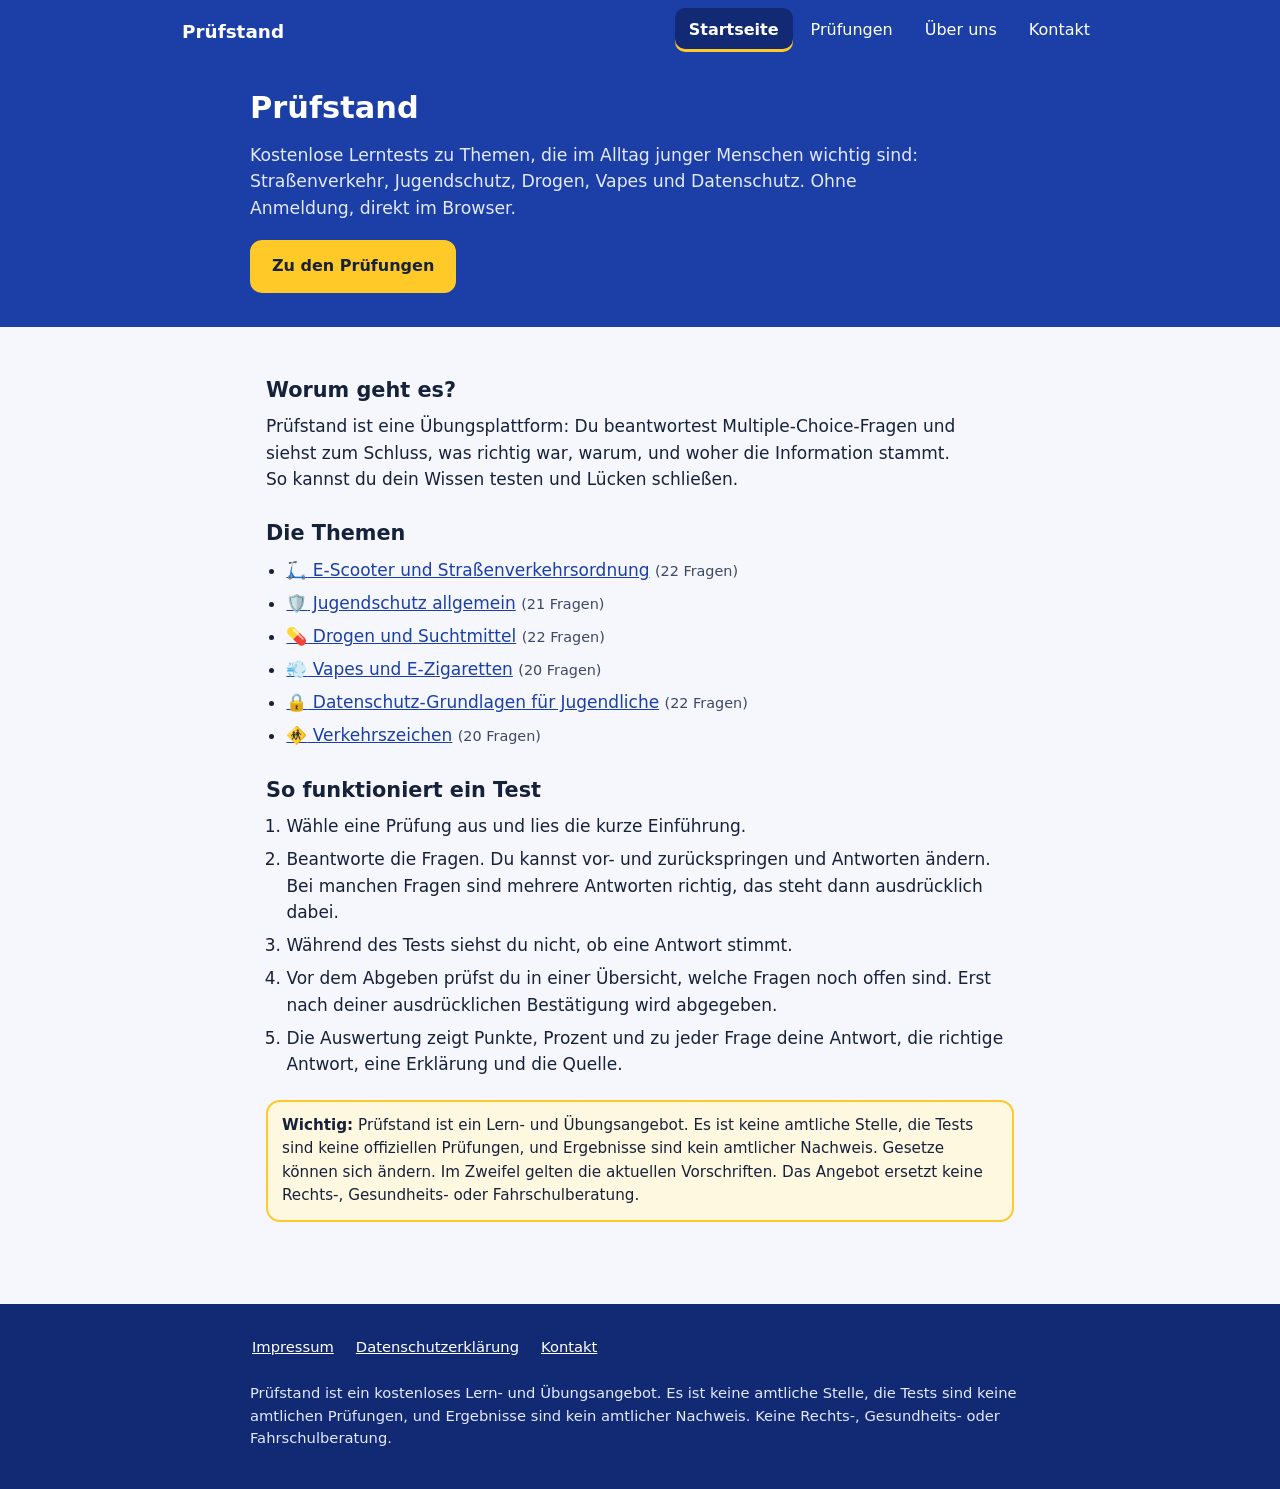
==== index.html @ 1c421f61 "Add files via upload" ====
<!DOCTYPE html>
<html lang="de">
<head>
<meta charset="utf-8">
<meta name="viewport" content="width=device-width, initial-scale=1">
<title>Prüfstand – Lerntests zu Straßenverkehr, Jugendschutz und Datenschutz</title>
<meta name="description" content="Prüfstand: kostenlose Lern- und Übungstests zu E-Scooter und StVO, Jugendschutz, Drogen, Vapes, Datenschutz und Verkehrszeichen.">
<link rel="stylesheet" href="style.css">
</head>
<body>
<a class="skip" href="#inhalt">Zum Inhalt springen</a>
<header class="kopf"><div class="kopf-in">
<a class="marke" href="index.html">Prüfstand</a>
<nav class="nav" aria-label="Hauptnavigation"><ul><li><a href="index.html" aria-current="page">Startseite</a></li><li><a href="pruefungen.html">Prüfungen</a></li><li><a href="ueber-uns.html">Über uns</a></li><li><a href="kontakt.html">Kontakt</a></li></ul></nav>
</div></header>

<div class="hero"><div class="hero-inner">
<h1>Prüfstand</h1>
<p>Kostenlose Lerntests zu Themen, die im Alltag junger Menschen wichtig sind: Straßenverkehr, Jugendschutz, Drogen, Vapes und Datenschutz. Ohne Anmeldung, direkt im Browser.</p>
<div class="btn-reihe"><a class="btn" href="pruefungen.html">Zu den Prüfungen</a></div>
</div></div>
<main class="wrap" id="inhalt">
<h2>Worum geht es?</h2>
<p>Prüfstand ist eine Übungsplattform: Du beantwortest Multiple-Choice-Fragen und siehst zum Schluss, was richtig war, warum, und woher die Information stammt. So kannst du dein Wissen testen und Lücken schließen.</p>
<h2>Die Themen</h2>
<ul class="liste"><li><a href="pruefung-escooter.html"><span aria-hidden="true">🛴</span> E-Scooter und Straßenverkehrsordnung</a> <span class="klein">(22 Fragen)</span></li><li><a href="pruefung-jugendschutz.html"><span aria-hidden="true">🛡️</span> Jugendschutz allgemein</a> <span class="klein">(21 Fragen)</span></li><li><a href="pruefung-drogen.html"><span aria-hidden="true">💊</span> Drogen und Suchtmittel</a> <span class="klein">(22 Fragen)</span></li><li><a href="pruefung-vapes.html"><span aria-hidden="true">💨</span> Vapes und E-Zigaretten</a> <span class="klein">(20 Fragen)</span></li><li><a href="pruefung-datenschutz.html"><span aria-hidden="true">🔒</span> Datenschutz-Grundlagen für Jugendliche</a> <span class="klein">(22 Fragen)</span></li><li><a href="pruefung-verkehrszeichen.html"><span aria-hidden="true">🚸</span> Verkehrszeichen</a> <span class="klein">(20 Fragen)</span></li></ul>
<h2>So funktioniert ein Test</h2>
<ol class="liste">
<li>Wähle eine Prüfung aus und lies die kurze Einführung.</li>
<li>Beantworte die Fragen. Du kannst vor- und zurückspringen und Antworten ändern. Bei manchen Fragen sind mehrere Antworten richtig, das steht dann ausdrücklich dabei.</li>
<li>Während des Tests siehst du nicht, ob eine Antwort stimmt.</li>
<li>Vor dem Abgeben prüfst du in einer Übersicht, welche Fragen noch offen sind. Erst nach deiner ausdrücklichen Bestätigung wird abgegeben.</li>
<li>Die Auswertung zeigt Punkte, Prozent und zu jeder Frage deine Antwort, die richtige Antwort, eine Erklärung und die Quelle.</li>
</ol>
<div class="hinweis"><strong>Wichtig:</strong> Prüfstand ist ein Lern- und Übungsangebot. Es ist keine amtliche Stelle, die Tests sind keine offiziellen Prüfungen, und Ergebnisse sind kein amtlicher Nachweis. Gesetze können sich ändern. Im Zweifel gelten die aktuellen Vorschriften. Das Angebot ersetzt keine Rechts-, Gesundheits- oder Fahrschulberatung.</div>
</main>
<footer class="fuss"><div class="fuss-in">
<ul aria-label="Rechtliches und Kontakt"><li><a href="impressum.html">Impressum</a></li><li><a href="datenschutz.html">Datenschutzerklärung</a></li><li><a href="kontakt.html">Kontakt</a></li></ul>
<p>Prüfstand ist ein kostenloses Lern- und Übungsangebot. Es ist keine amtliche Stelle, die Tests sind keine amtlichen Prüfungen, und Ergebnisse sind kein amtlicher Nachweis. Keine Rechts-, Gesundheits- oder Fahrschulberatung.</p>
</div></footer>
</body>
</html>
---- style.css ----
/* Prüfstand – gemeinsames Design. Farben zentral in :root anpassen. */
:root{
  --blau:#1b3fa6; --blau-dunkel:#112a73; --gelb:#ffc928; --text:#16213a; --text-2:#3d4966;
  --papier:#f5f7fc; --karte:#ffffff; --linie:#c9d1e8; --gruen:#14683f; --gruen-hell:#e3f4ea;
  --rot:#a3201a; --rot-hell:#fbe7e5; --grau-hell:#eceff7; --radius:14px;
}
*{box-sizing:border-box}
html{-webkit-text-size-adjust:100%}
body{margin:0;background:var(--papier);color:var(--text);
  font:17px/1.55 "Avenir Next","Segoe UI",system-ui,-apple-system,sans-serif;overflow-wrap:anywhere;
  min-height:100vh;display:flex;flex-direction:column}
main{flex:1}
img,svg{max-width:100%}
h1,h2,h3{line-height:1.2;margin:0 0 .5em}
h1{font-size:1.8rem;font-weight:800}
h2{font-size:1.3rem;font-weight:700;margin-top:1.4em}
h3{font-size:1.1rem}
p{margin:0 0 1em;max-width:65ch}
a{color:var(--blau)}
:focus-visible{outline:3px solid var(--text);outline-offset:2px;box-shadow:0 0 0 6px var(--gelb)}
.skip{position:absolute;left:-999px;top:0;background:var(--gelb);color:var(--text);padding:10px 14px;z-index:20}
.skip:focus{left:8px;top:8px}

/* Kopfbereich + Navigation (bricht bei schmalen Displays um, kein seitliches Scrollen) */
.kopf{background:var(--blau);box-shadow:0 3px 0 var(--gelb)}
.kopf-in{max-width:960px;margin:0 auto;padding:6px 10px 8px}
.marke{display:inline-block;color:#fff;font-weight:800;text-decoration:none;font-size:1.15rem;padding:6px 6px 2px}
.nav ul{display:grid;grid-template-columns:repeat(4,minmax(0,1fr));gap:2px;list-style:none;margin:0;padding:0}
.nav a{display:flex;align-items:center;justify-content:center;min-height:44px;color:#fff;text-decoration:none;
  font-size:.84rem;padding:6px 2px;border-radius:10px;text-align:center}
.nav a:hover{background:var(--blau-dunkel)}
.nav a[aria-current="page"]{background:var(--blau-dunkel);font-weight:700;box-shadow:inset 0 -3px 0 var(--gelb)}
.kopf :focus-visible{outline-color:#fff}
@media (min-width:700px){
  .kopf-in{display:flex;align-items:center;justify-content:space-between;padding:8px 16px}
  .nav ul{display:flex;gap:4px}
  .nav a{font-size:1rem;padding:6px 14px}
}

.wrap{max-width:780px;margin:0 auto;padding:22px 16px 40px;width:100%}
.hero{background:var(--blau);color:#fff;padding:30px 16px 34px}
.hero-inner{max-width:780px;margin:0 auto}
.hero h1{font-size:1.9rem}
.hero p{color:#e4e9ff;font-size:1.08rem}
.btn{display:inline-flex;align-items:center;justify-content:center;background:var(--gelb);color:var(--text);font-weight:700;
  text-decoration:none;padding:12px 20px;border-radius:12px;border:2px solid var(--gelb);font-size:1rem;cursor:pointer;
  min-height:48px;font-family:inherit;text-align:center}
.btn:hover{filter:brightness(.95)}
.btn.zweit{background:#fff;border-color:var(--blau);color:var(--blau)}
.btn[disabled]{opacity:.45;cursor:not-allowed}
.btn-text{background:none;border:0;color:var(--blau);text-decoration:underline;font:inherit;cursor:pointer;min-height:44px;padding:8px 6px}
.btn-reihe,.nav-reihe{display:flex;flex-wrap:wrap;gap:10px;margin-top:18px}
.nav-reihe .btn{flex:1 1 140px}
.mitte{text-align:center;margin:8px 0 0}

/* Kacheln */
.kacheln{display:grid;grid-template-columns:1fr;gap:14px;margin:18px 0;padding:0;list-style:none}
@media (min-width:640px){.kacheln{grid-template-columns:1fr 1fr}}
.kachel{display:flex;flex-direction:column;gap:6px;background:var(--karte);border:2px solid var(--linie);
  border-top:8px solid var(--farbe,var(--blau));border-radius:var(--radius);padding:16px;height:100%}
.kachel .icon{font-size:1.8rem;line-height:1}
.kachel h3{margin:4px 0 2px}
.kachel p{margin:0;font-size:.95rem;color:var(--text-2)}
.kachel .anzahl{font-weight:700;font-size:.92rem}
.kachel .btn{margin-top:auto;align-self:flex-start}
.kachel-fuss{margin-top:10px}

.hinweis{background:#fff8e1;border:2px solid var(--gelb);border-radius:var(--radius);padding:12px 14px;font-size:.95rem;margin:22px 0}
.hinweis.warn{border-color:var(--rot);background:var(--rot-hell)}
.hinweis.offen{border-style:dashed}
.klein{font-size:.9rem;color:var(--text-2)}
.karte{background:var(--karte);border:2px solid var(--linie);border-radius:var(--radius);padding:18px}
.liste{padding-left:1.2em;margin:0 0 1em}
.liste li{margin-bottom:.4em}
.zweispaltig{display:grid;gap:12px;grid-template-columns:1fr}
@media (min-width:640px){.zweispaltig{grid-template-columns:1fr 1fr}}

/* Fuß */
.fuss{background:var(--blau-dunkel);color:#e4e9ff;padding:22px 16px 30px;margin-top:20px;font-size:.92rem}
.fuss-in{max-width:780px;margin:0 auto}
.fuss ul{display:flex;flex-wrap:wrap;gap:6px 18px;list-style:none;margin:0 0 12px;padding:0}
.fuss a{color:#fff;display:inline-block;padding:10px 2px;min-height:44px}
.fuss p{margin:0 0 .6em;max-width:none}
.fuss :focus-visible{outline-color:#fff}

/* Quiz */
.quiz-kopf{display:flex;flex-wrap:wrap;justify-content:space-between;gap:4px 12px;align-items:baseline;margin-bottom:8px}
.frage-nr{font-weight:800;font-size:1.1rem}
.status-zeile{margin:0;font-size:.92rem;color:var(--text-2)}
.balken{height:10px;background:var(--linie);border-radius:99px;overflow:hidden;margin-bottom:12px}
.balken i{display:block;height:100%;background:var(--blau)}
.chips{display:flex;flex-wrap:wrap;gap:6px;list-style:none;margin:0 0 14px;padding:0}
.chip{min-width:44px;min-height:44px;border-radius:10px;border:2px solid var(--linie);background:#fff;color:var(--text);
  font:inherit;font-weight:700;cursor:pointer;padding:0 6px}
.chip.beantwortet{background:var(--blau);border-color:var(--blau);color:#fff}
.chip.offen{background:#fff}
.chip.aktuell{outline:3px solid var(--text);outline-offset:1px}
.frage{background:var(--karte);border:2px solid var(--linie);border-radius:var(--radius);padding:16px}
.frage fieldset{border:0;margin:0;padding:0;min-width:0}
.frage-text{font-size:1.18rem;font-weight:700;line-height:1.3;padding:0;margin-bottom:10px;max-width:100%}
.multi-hinweis{font-weight:600;color:var(--blau-dunkel);margin-bottom:10px}
.visual{display:flex;justify-content:center;margin:0 0 12px}
.visual svg{width:130px;height:130px}
.visual.klein-visual svg{width:80px;height:80px}
.optionen{list-style:none;margin:0;padding:0;display:grid;gap:10px}
.opt{display:flex;gap:12px;align-items:flex-start;border:2px solid var(--linie);border-radius:12px;padding:12px 14px;
  min-height:52px;cursor:pointer;background:#fff}
.opt:hover{border-color:var(--blau)}
.opt input{flex:0 0 auto;width:24px;height:24px;margin:1px 0 0;accent-color:var(--blau)}
.opt:has(input:checked){border-color:var(--blau);background:#eaf0ff}
.opt:has(input:focus-visible){outline:3px solid var(--text);box-shadow:0 0 0 6px var(--gelb)}
.opt-text{flex:1;min-width:0}
.review-liste{list-style:none;margin:0 0 10px;padding:0;display:grid;gap:8px}
.review-eintrag{display:grid;grid-template-columns:auto 1fr;gap:2px 10px;width:100%;text-align:left;font:inherit;color:var(--text);
  background:#fff;border:2px solid var(--linie);border-left-width:8px;border-radius:12px;padding:10px 12px;min-height:48px;cursor:pointer}
.beantwortet .review-eintrag{border-left-color:var(--blau)}
.offen .review-eintrag{border-left-color:var(--gelb);background:#fffdf4}
.rnr{font-weight:700;white-space:nowrap}
.rtext{grid-column:1/-1;font-size:.95rem}
.rstatus{font-weight:700;justify-self:end;font-size:.9rem}
.review-eintrag{grid-template-columns:1fr auto}
.rnr{grid-column:1}.rstatus{grid-column:2;grid-row:1}
.bestaetigung{background:#fff;border:3px solid var(--blau);border-radius:var(--radius);padding:18px}

/* Ergebnis */
.ergebnis{background:var(--karte);border:2px solid var(--linie);border-radius:var(--radius);padding:20px;text-align:center}
.ergebnis p{margin-left:auto;margin-right:auto}
.ergebnis h2{margin-top:0}
.punkte{font-size:2.3rem;font-weight:800;line-height:1.1;color:var(--blau)}
.prozent{font-size:1.5rem;font-weight:700;margin:4px 0 10px}
.status{display:inline-block;padding:6px 14px;border-radius:99px;font-weight:700;margin-bottom:12px}
.status.bestanden{background:var(--gruen-hell);color:var(--gruen)}
.status.nicht{background:var(--rot-hell);color:var(--rot)}
.zaehler{display:grid;grid-template-columns:1fr 1fr;gap:8px;margin:10px 0}
@media (min-width:560px){.zaehler{grid-template-columns:repeat(4,1fr)}}
.zaehler div{border-radius:12px;padding:8px;font-weight:700;background:var(--grau-hell);font-size:.9rem}
.zaehler .r{background:var(--gruen-hell);color:var(--gruen)}
.zaehler .f{background:var(--rot-hell);color:var(--rot)}
.zaehler .o{background:#fff3cf;color:#6a4b00}
.zaehler b{display:block;font-size:1.5rem}
.rueckblick{margin-top:22px}
.filter-reihe{display:flex;flex-wrap:wrap;gap:8px;margin-bottom:14px}
.filter{min-height:44px;border:2px solid var(--blau);background:#fff;color:var(--blau);border-radius:99px;padding:6px 14px;font:inherit;font-weight:600;cursor:pointer}
.filter.aktiv{background:var(--blau);color:#fff}
.rb{background:var(--karte);border:2px solid var(--linie);border-left-width:8px;border-radius:12px;padding:12px 14px;margin-bottom:12px}
.rb.richtig{border-left-color:var(--gruen)} .rb.falsch{border-left-color:var(--rot)} .rb.offen{border-left-color:#c79100}
.rb p{margin:.35em 0;font-size:.97rem;max-width:none}
.rb .q{font-weight:700}
.badge{display:inline-block;padding:2px 10px;border-radius:99px;font-weight:700;font-size:.85rem}
.badge.richtig{background:var(--gruen-hell);color:var(--gruen)}
.badge.falsch{background:var(--rot-hell);color:var(--rot)}
.badge.offen{background:#fff3cf;color:#6a4b00}
.quelle{font-size:.9rem;color:var(--text-2)}

/* Formular */
.formular{display:grid;gap:14px;margin-top:10px}
.feld label{display:block;font-weight:700;margin-bottom:4px}
.feld input,.feld textarea{width:100%;font:inherit;padding:12px;border:2px solid #7a86a8;border-radius:10px;background:#fff;color:var(--text);min-height:48px}
.feld textarea{min-height:140px;resize:vertical}
.feld .fehler{color:var(--rot);font-weight:600;margin:4px 0 0;font-size:.92rem}
.feld input[aria-invalid="true"],.feld textarea[aria-invalid="true"]{border-color:var(--rot)}
.hp{position:absolute;left:-5000px;width:1px;height:1px;overflow:hidden}
.meldung{border-radius:var(--radius);padding:12px 14px;margin-top:14px;font-weight:600}
.meldung.ok{background:var(--gruen-hell);border:2px solid var(--gruen);color:#0d3f27}
.meldung.err{background:var(--rot-hell);border:2px solid var(--rot);color:#6d1511}
.tabelle-wrap{overflow-x:auto}
@media (prefers-reduced-motion:reduce){*{transition:none!important;animation:none!important}}
.sr-only{position:absolute;width:1px;height:1px;overflow:hidden;clip:rect(0 0 0 0);white-space:nowrap}
.hp{position:absolute!important;left:-5000px}
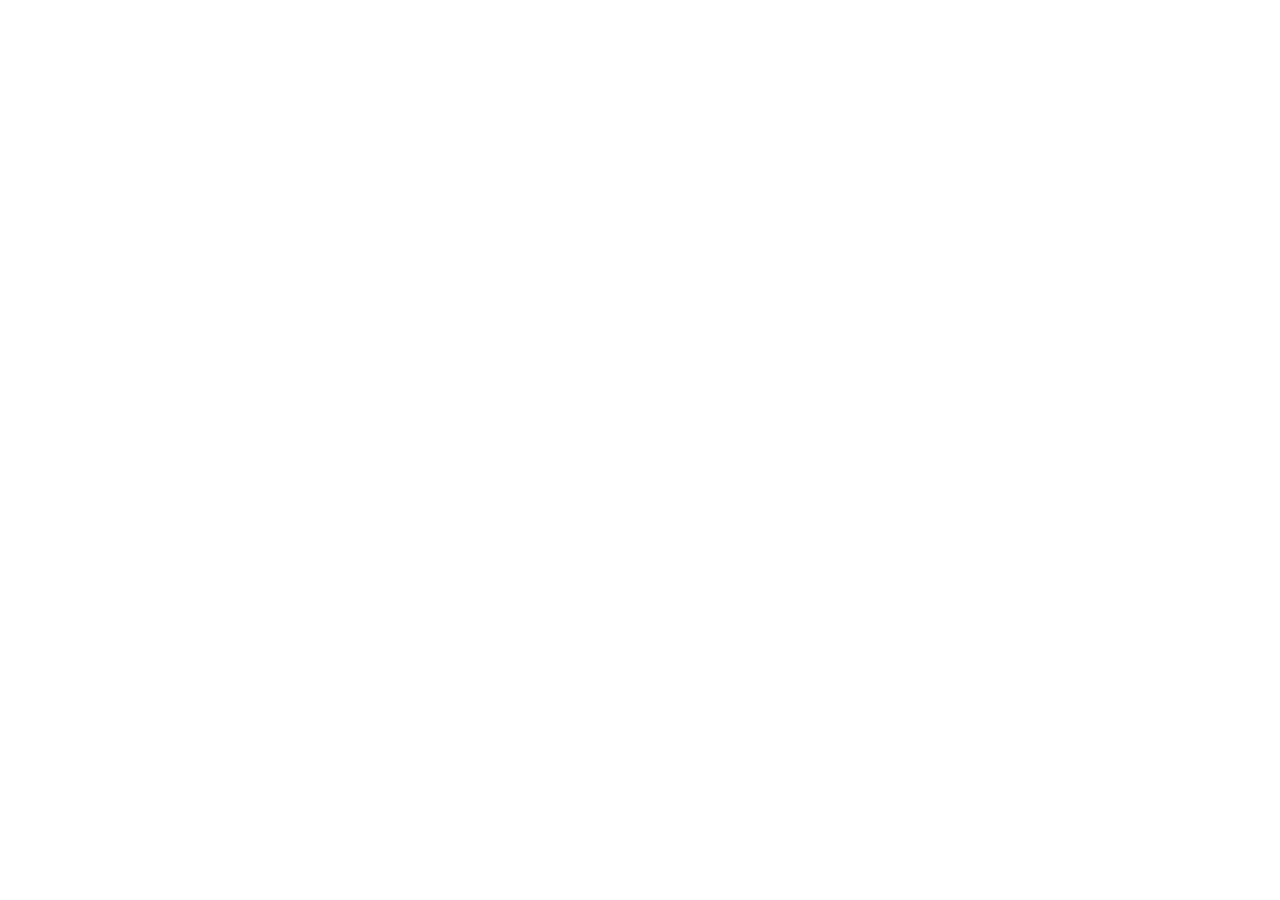
==== commit 373961a0: "index.html aktualisieren" ====
--- a/index.html
+++ b/index.html
@@ -4,6 +4,7 @@
 <meta charset="utf-8">
 <meta name="viewport" content="width=device-width, initial-scale=1">
 <title>Prüfstand – Lerntests zu Straßenverkehr, Jugendschutz und Datenschutz</title>
+<link rel='icon" type="image/png" href="favicon.PNG">
 <meta name="description" content="Prüfstand: kostenlose Lern- und Übungstests zu E-Scooter und StVO, Jugendschutz, Drogen, Vapes, Datenschutz und Verkehrszeichen.">
 <link rel="stylesheet" href="style.css">
 </head>
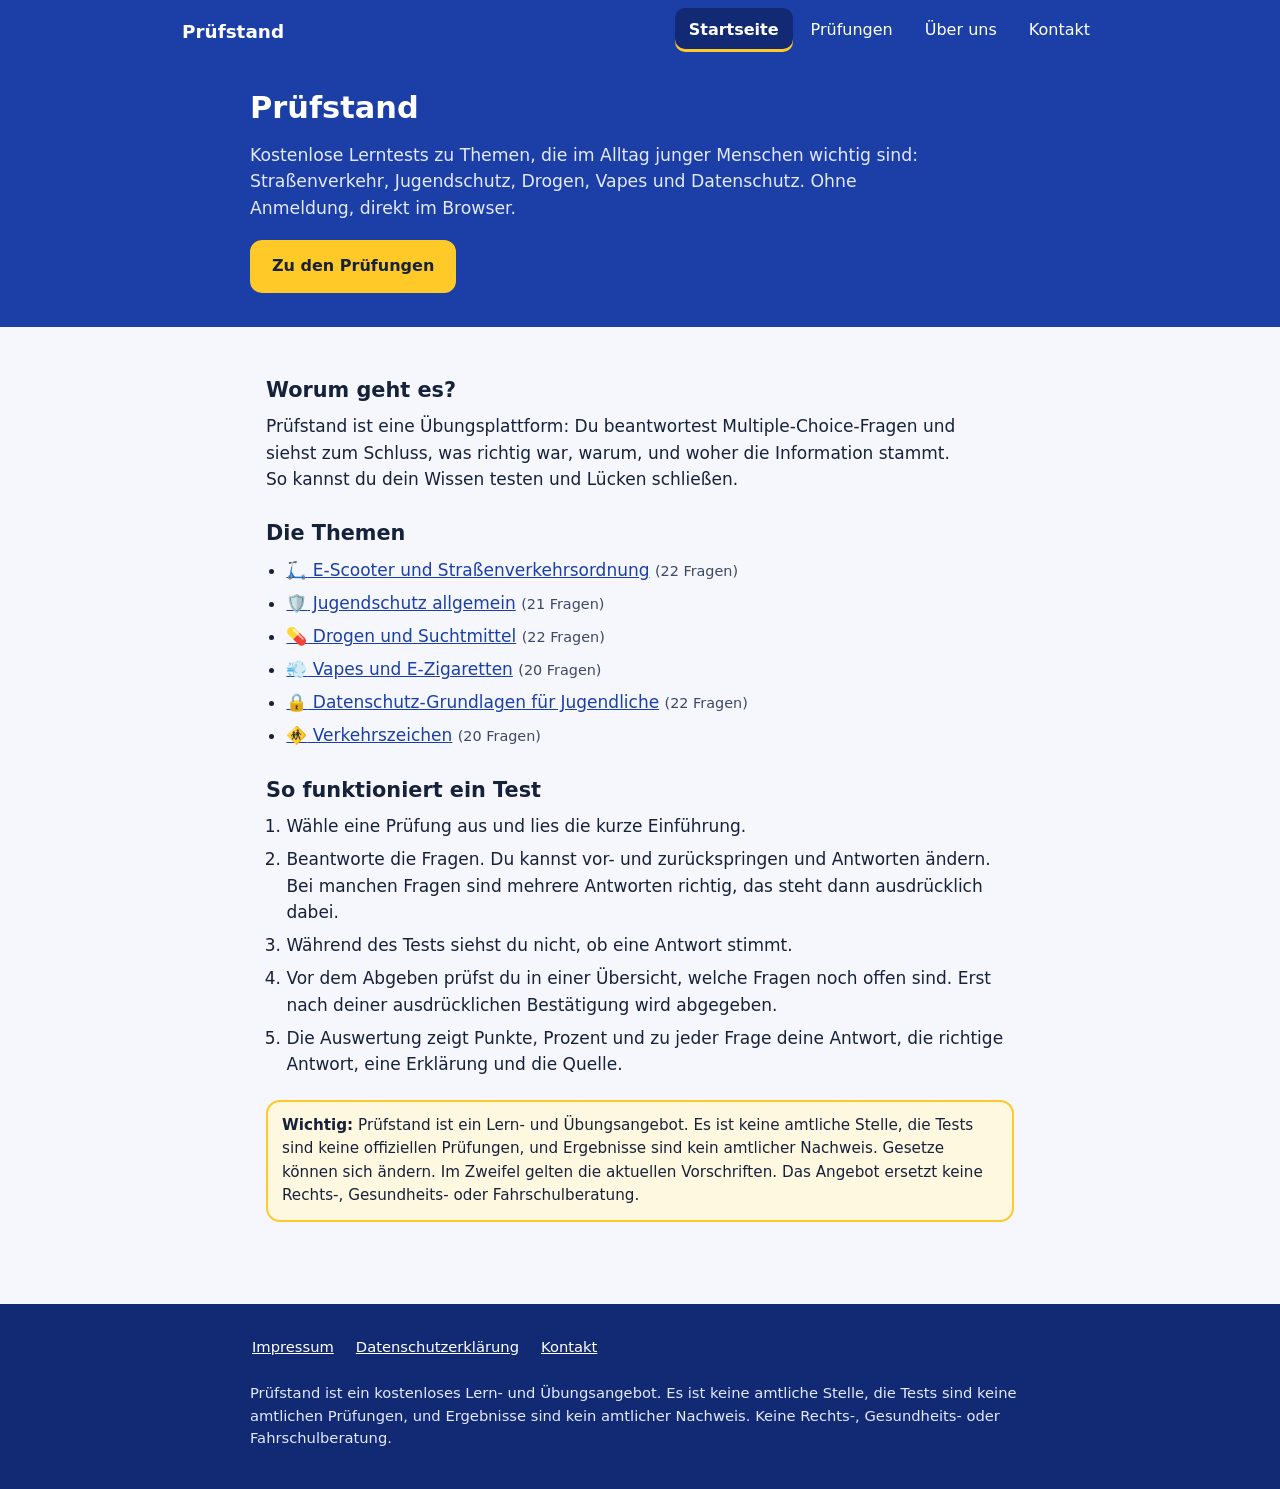
==== commit 9e1ac3d4: "index.html aktualisieren" ====
--- a/index.html
+++ b/index.html
@@ -4,7 +4,7 @@
 <meta charset="utf-8">
 <meta name="viewport" content="width=device-width, initial-scale=1">
 <title>Prüfstand – Lerntests zu Straßenverkehr, Jugendschutz und Datenschutz</title>
-<link rel='icon" type="image/png" href="favicon.PNG">
+<link rel="icon" type="image/png" href="favicon.PNG">
 <meta name="description" content="Prüfstand: kostenlose Lern- und Übungstests zu E-Scooter und StVO, Jugendschutz, Drogen, Vapes, Datenschutz und Verkehrszeichen.">
 <link rel="stylesheet" href="style.css">
 </head>
